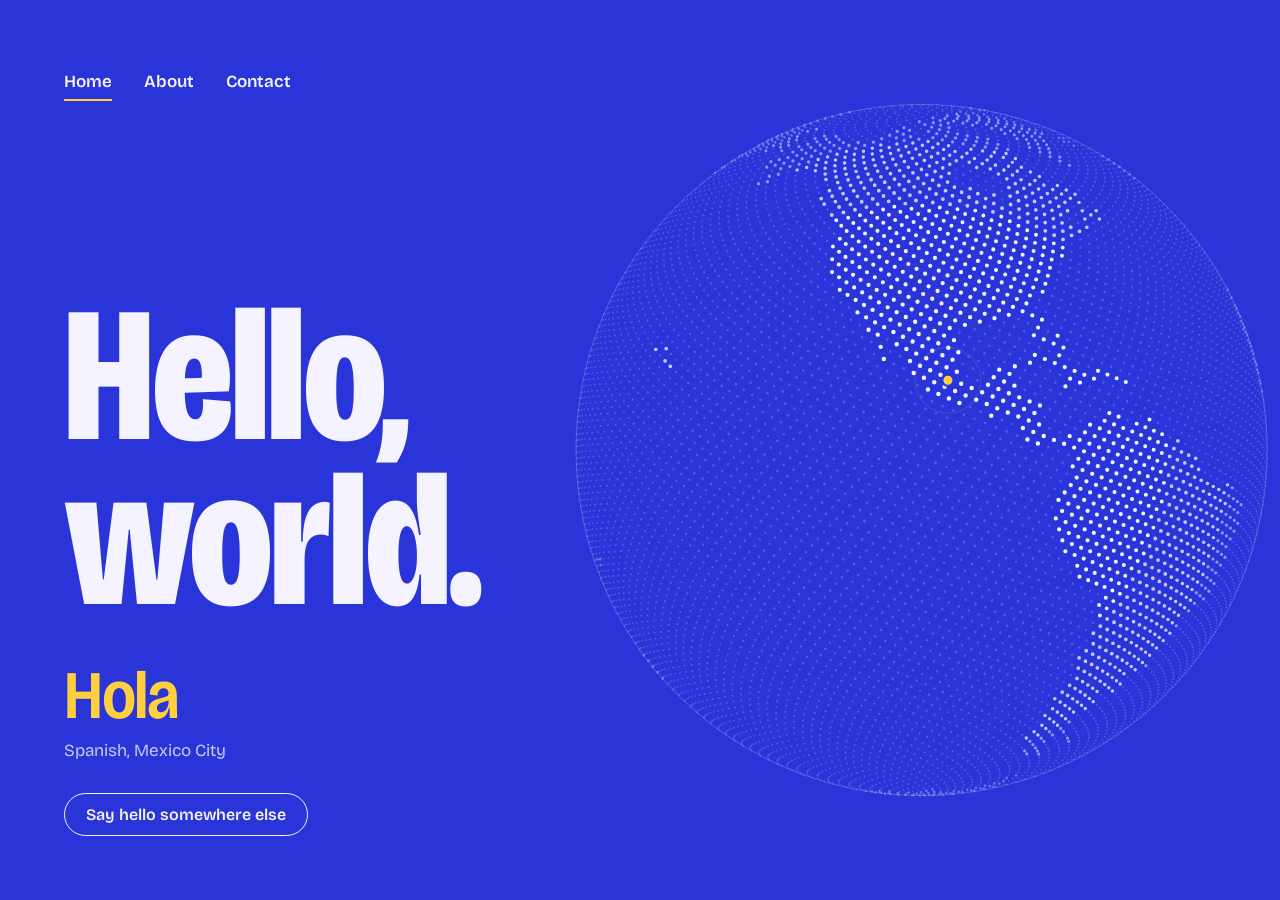
==== index.html @ fd29c76f "Index File Name Changed" ====
<!DOCTYPE html>
<html lang="en">
<head>
<meta charset="utf-8">
<meta name="viewport" content="width=device-width, initial-scale=1">
<title>Hello, world.</title>
<link rel="icon" href="data:image/svg+xml,%3Csvg xmlns='http://www.w3.org/2000/svg' viewBox='0 0 100 100'%3E%3Ctext y='.9em' font-size='90'%3E%F0%9F%8C%8D%3C/text%3E%3C/svg%3E">
<link rel="preconnect" href="https://fonts.googleapis.com">
<link rel="preconnect" href="https://fonts.gstatic.com" crossorigin>
<link href="https://fonts.googleapis.com/css2?family=Bricolage+Grotesque:opsz,wdth,wght@12..96,75..100,200..800&display=swap" rel="stylesheet">
<link rel="stylesheet" href="site.css">
<style>
  html, body { height: 100%; }

  main {
    position: relative;
    min-height: 100svh;
    overflow: hidden;
    display: flex;
    align-items: flex-end;
    padding: var(--pad);
  }

  .site-header {
    position: absolute;
    top: var(--pad);
    left: var(--pad);
    z-index: 2;
  }

  canvas {
    position: absolute;
    inset: 0;
    width: 100%;
    height: 100%;
    display: block;
  }

  .copy { position: relative; z-index: 1; }

  h1 {
    margin: 0;
    font-weight: 800;
    font-stretch: 80%;
    font-size: clamp(4.5rem, 15vw, 12rem);
    line-height: 0.86;
    letter-spacing: -0.012em;
  }

  .greeting {
    margin: clamp(20px, 3vw, 36px) 0 0;
    min-height: 2.9em;
  }

  .swap {
    transition: opacity 0.2s ease, transform 0.2s ease;
  }
  .swap.out { opacity: 0; transform: translateY(0.2em); }
  .swap.pre { opacity: 0; transform: translateY(-0.2em); transition: none; }

  .word {
    display: block;
    width: max-content;
    font-size: clamp(2.25rem, 6vw, 4.25rem);
    font-weight: 600;
    font-stretch: 90%;
    line-height: 1.1;
    letter-spacing: -0.02em;
    color: var(--sun);
  }

  .where {
    display: block;
    margin-top: 0.35rem;
    font-size: 1.0625rem;
    color: var(--chalk-soft);
  }

  #next { margin-top: clamp(20px, 3vw, 32px); }

  @media (prefers-reduced-motion: reduce) {
    .swap { transition: none; }
  }
</style>
</head>
<body>
<main id="stage">
  <header class="site-header">
    <nav class="site-nav" aria-label="Main">
      <a href="index.html" aria-current="page">Home</a>
      <a href="about.html">About</a>
      <a href="contact.html">Contact</a>
    </nav>
  </header>

  <canvas id="globe" aria-hidden="true"></canvas>

  <div class="copy" id="copy">
    <h1>Hello,<br>world.</h1>

    <p class="greeting">
      <span class="word swap" id="word" lang="es">Hola</span>
      <span class="where swap" id="where">Spanish, Mexico City</span>
    </p>

    <button type="button" class="btn" id="next">Say hello somewhere else</button>
  </div>
</main>

<script>
(() => {
  "use strict";

  /* ---------- Land mask: 360 x 180 cells, one bit per 1° cell ---------- */
  const MASK_W = 360, MASK_H = 180;
  const MASK_B64 = "[base64]/P8HAAD//wEAAAAAAAAAAAAAAAAAAAAAAAAAAAAAAAAAAAAAAAAAAAAAAAD+////P+7///8AAAAAAAAAAAAAAAAAAAAAAAAAAAAAAAAAAAAAAAAAAAAAAOD/////////////AAAAAAAAAAAAAAAAAA4AAAAAAAAAAAAAAAAAAAAAAAAAAPj///////////8PAAAA+v8AAP8AAAAAgD8AAAAAAAAAAAAAAAAAAAAAAAAAHPj//x/8//////8DAADA/z8AAAAAAAAAAP4HAAAAAAAAAAAAAAAAAAAAAAB4/N73//3///////8BAACA/w8AAAAAAAAAAOA/AAAAAAAAAAAAAAAAAAAAAPB8AH34f/D///////8BAAAAfh8AAAAAAAAAAIB+AAAAAAAAAAAAAAAAAAAAAP7v4v//f8D///////8DAAAAOAAAAAAA/gEAAM7/PwAAwAMAAAAAAAAAAAAAAMT/5///DwAA/v////8BAAAAAAAAAAD4HwAA+P//fwAA8P8HAAAAAAAAAAAAgH98APv/HwAA/P////8BAAAAAAAAAAB4AAAA/P//BwAAwJ8DAAAAAAAAAAAAgP+Dz///+wAA+P////8AAAAAAAAAAAAeAALw/////48fgA8AAAAAAAAAAAAAwP9/5//+/wEA8P///z8AAAAAAAAAAIAPAN7+//////8/gP8DAAAABwCAAQAAwP//j//8/w8A8P///z8AAAAAABABAIAPwP////////8///8HAgDAAwD8/xcAnOH///r9//8B4P///38AAAAAAP4PAAA+wN//////////////D0DAAAD////x////f//H//8D4P///wcAAAAAgP//AQAA3////////////////89/B+D/////////P/7Ph/8DgP///wEAAAAA8P//hwf+////////////////////P4D/////////////x/kPwP//DwAAAAAA/P//v/f//////////////////////+H/////////////Afx/wP//AzA5AAAA/v/////////////////////////////////////////fwf8dgP//APh/AAAA/+d//v//////////////////////8eD/////////////7/8XgP8PAPA/AADA//P/////////////////////////AI/////////////zDvgPAP8HAOAHAADw//7///////////////////////9/AMT///////////8D//8HAPwDAAAAAAD+P/7/////////////////////////AOD//////////z8A2H8CAPwDAAAAAAD/P/7///////////////////////8HAPD//////////z8AwH8IAPgBAAAAAAD+f/7/////////////////////8P8BAGD/85D//////z8AwH8cAAAAAAAAAAD+P/z/////////////////////8EUAAAD0BwD8/////38A4P8/AAAAAAAAwAGeP/j//////////////////wEYfAAAAADgDwDA//////8DgP8/AAAAAAAAwAfwH/7/////////////////fwAA/wAAAAD4AgCA//////8PgP9/AAAAAAAA4ANwD/7/////////////////PwCA/wAAAAA/AAAA////////4///AQAAAAAA8APwB/7/////////////////HwCAPwAAAIABAADA////////8///BwAAAAAA+A/w////////////////////3wSAfwAAAAAAAADA/P//////4///HwAAAAAAvB///////////////////////weAHwAAAAAAAACA/f//////5///HwAAAAAAvD///////////////////////w8ABwAAAAAAAAAA8P//////////HwAAAAAAzP///////////////////////w8ABwAAAAAAAAAA+P//////////DAAAAAAAwP///////////////////////w0AAAAAAAAAAAAA+P////////9/fgAAAAAAQPz//////////////////////w0AAAAAAAAAAAAAwP////////8P/wAAAAAAgP///////////////////////xcAAAAAAAAAAAAAgP////////+P/wAAAAAAgP///////3///////////////wQAAAAAAAAAAAAAgP////////+/cAAAAAAAAPz//////x/8////////////fw4AAAAAAAAAAAAAAP//////////AQAAAAAAAPz////z/wf8////////////HwYAAAAAAAAAAAAAAP////////8fAAAAAAAAAPz////j/gP/////////////Dy4AAAAAAAAAAAAAgP///////38GAAAAAAAA/P/v8/8B+Af/////////////Dz8AAAAAAAAAAAAAgP///////z8AAAAAAAAA+H/w5//g4Af8//////////9/gx8AAAAAAAAAAAAAgP///////38AAAAAAAAA/P8wn///+Q/4//////////8/gAsAAAAAAAAAAAAAgP///////x8AAAAAAAAA+B8w/P///x/4//////////8/gAMAAAAAAAAAAAAAAP///////wMAAAAAAAAA/A8w+M///x/8/////////+8PAAMAAAAAAAAAAAAAAP///////wMAAAAAAAAA/B8QP9///w/8/////////ycfgAEAAAAAAAAAAAAAAP7//////wEAAAAAAAAA+A/sH57//x/8/////////38/0AEAAAAAAAAAAAAAAPz//////wEAAAAAAAAA+PP/DI7//z/8/////////3888AEAAAAAAAAAAAAAAPj//////wEAAAAAAAAA4P9/AHjw/////////////w88/wEAAAAAAAAAAAAAAPj//////wAAAAAAAAAA4P9/ABDw/////////////x/cfwAAAAAAAAAAAAAAAOD/////PwAAAAAAAAAA+P//AACA/////////////x/gDwAAAAAAAAAAAAAAAMD/////DwAAAAAAAAAA/P//Dw/A/////////////z/gAwAAAAAAAAAAAAAAAID/////BwAAAAAAAAAA/P//n//f/////////////z/AAAAAAAAAAAAAAAAAAID/////BwAAAAAAAAAA/P///////////////////z8AAAAAAAAAAAAAAAAAAAD///9HDwAAAAAAAAAA/v///////////////////38AAAAAAAAAAAAAAAAAAAD+/x8ADgAAAAAAAACA/////////9///////////z8AAAAAAAAAAAAAAAAAAAD//wcATgAAAAAAAADA/////////7///////////x8AAAAAAAAAAAAAAAAAAADc/wcA7gAAAAAAAADg//////9////+/////////w8AAAAAAAAAAAAAAAAAAAD4/wcAbAAAAAAAAADg//////9////4/////////y8AAAAAAAAAAAAAAAAAAAA4/wcAYAAAAAAAAADw//////9//v8fgP///////zcAAAAAAAAAAAAAAAAAAABg/gcATgAAAAAAAAD4/////////P9/gP///////zMAAAAAAAAAAAAQAAAAAABg/geAfwAAAAAAAAD4////////+f//AP7//////zAAAAAAAAAAAADwAAAAAAAA/Ae8+AEAAAAAAAD8////////+///APz/f///DxAAAAAAAAAAAACAAQAAAAAA/Ac+4AMAAAAAAAD8////////+f9/APz/D/9/BgAAAAAAAAAAAACAAwAAAAAA/A8ewH8AAAAAAAD4////////8/8/APD/A/4/DwAAAAAAAAAAAAAAAQAAAAAA8P8f4P4HAAAAAAD4////////4/8/AOD/APx/B3AAAAAAAAAAAAAAAAAAAAAA4P8PwBAHAAAAAAD4////////5/8fAOD/APx/AHAAAAAAAAAAAAAAAAAAAAAAAP8vAAAAAAAAAAD4////////x/8HAOB/APz/AXgAAAAAAAAAAAAAAAAAAAAAAMz/AQAAAAAAAAD4////////z/8BAOAfAOz/ATgAAAAAAAAAAAAAAAAAAAAAAID/AQAAAAAAAAD8/////////z8AAMAfAOD/AXAAAAAAAAAAAAAAAAAAAAAAAAD/AQAAAAAAAAD4/////////x8AAMAfAMD/A/AAAAAAAAAAAAAAAAAAAAAAAADwAVAAAAAAAAD4/////////8MAAMAPAMD/AzADAAAAAAAAAAAAAAAAAAAAAADgAf4AAAAAAAD4//////////gAAIAPAMD4A+gDAAAAAAAAAAAAAAAAAAAAAADAAf//AAAAAADg//////////8AAAAPAMD4AOwDAAAAAAAAAAAAAAAAAAAAAADAv///AAAAAADg/////////38AAAAfAMBwAMYGAAAAAAAAAAAAAAAAAAAAAAAA////AQAAAADA/////////38AAAA/AMAhAMIHAAAAAAAAAAAAAAAAAAAAAAAA7P//AwAAAACA/////////z8AAAA6AMABAOAHAAAAAAAAAAAAAAAAAAAAAAAAwP//FwAAAAAA/////////z8AAAA4AIAHAMMHAAAAAAAAAAAAAAAAAAAAAAAAwP///wAAAAAA/D/+/////x8AAAAQADgHgA8CAAAAAAAAAAAAAAAAAAAAAAAAwP///wEAAAAAfAf+/////w8AAAAAAHgPwAcAAAAAAAAAAAAAAAAAAAAAAAAAwP///wEAAAAAAADw/////wcAAAAAAPAP8AMAAAAAAAAAAAAAAAAAAAAAAAAA4P///wEAAAAAAADg/////wcAAAAAAOAP+gcIAAAAAAAAAAAAAAAAAAAAAAAA4P///wcAAAAAAADg/////wEAAAAAAMAf/jMaAAAAAAAAAAAAAAAAAAAAAAAA+P///wMAAAAAAADg/////wAAAAAAAIAP//8ZAAAAAAAAAAAAAAAAAAAAAAAA+P///z8AAAAAAADw////fwAAAAAAAAAP/vvYAwAAAAAAAAAAAAAAAAAAAAAA+P////8AAAAAAADw////PwAAAAAAAAAf/vnAZwAAAAAAAAAAAAAAAAAAAAAA+P////8fAAAAAADg////HwAAAAAAAAA//D2w9wMMAAAAAAAAAAAAAAAAAAAA+P////8/AAAAAACA////HwAAAAAAAAB8+Hl+/x84AAAAAAAAAAAAAAAAAAAA/P////9/AAAAAACA////DwAAAAAAAAA8QPkA+z84AAAAAAAAAAAAAAAAAAAA+P//////AQAAAACA////BwAAAAAAAAD4ANgA5D/PAAAAAAAAAAAAAAAAAAAA/P//////AwAAAAAA////DwAAAAAAAADgHwAAxP+HAQAAAAAAAAAAAAAAAAAA8P//////AwAAAAAA////DwAAAAAAAADAfwAAwP8ABwAAAAAAAAAAAAAAAAAA8P//////AQAAAAAA////DwAAAAAAAAAA/H4P4M8BGAAAAAAAAAAAAAAAAAAA4P//////AQAAAAAA////DwAAAAAAAAAAAJ8DAIYHOAAAAAAAAAAAAAAAAAAA4P//////AAAAAAAA/v//HwAAAAAAAAAAAJABAIQHYAAAAAAAAAAAAAAAAAAAwP////9/AAAAAAAA/v//HwAAAAAAAAAAAACAHw4AAAAAAAAAAAAAAAAAAAAAwP////9/AAAAAAAA/v//HzAAAAAAAAAAAADAHw4AAAAAAAAAAAAAAAAAAAAAgP////8/AAAAAAAA////H3gAAAAAAAAAAADsHw4AAAAAAAAAAAAAAAAAAAAAgP////8/AAAAAAAA////H3gAAAAAAAAAAAD+Dz4AAAwAAAAAAAAAAAAAAAAAAP////8/AAAAAACA////H34AAAAAAAAAAAD/Pz4AAAwAAQAAAAAAAAAAAAAAAPz///8fAAAAAACA////H38AAAAAAAAAAID/fz4AAAjAAAAAAAAAAAAAAAAAAPD///8fAAAAAACA////hz8AAAAAAAAAAMD//38AAABgAAAAAAAAAAAAAAAAAOD///8fAAAAAACA////AT8AAAAAAAAAAOD//38AAABgAAAAAAAAAAAAAAAAAOD///8fAAAAAAAA////AD8AAAAAAAAAAPj///8BAAAAAAAAAAAAAAAAAAAAAOD///8PAAAAAAAA/v9/gB8AAAAAAAAAAP////8BAAMAAAAAAAAAAAAAAAAAAOD///8PAAAAAAAA/v//gA8AAAAAAAAAwP////8DAAcAAAAAAAAAAAAAAAAAAOD///8HAAAAAAAA/P//gA8AAAAAAAAA4P////8HAAwAAAAAAAAAAAAAAAAAAOD///8AAAAAAAAA/P//gA8AAAAAAAAA4P////8HAAAAAAAAAAAAAAAAAAAAAOD//z8AAAAAAAAA/P//gA8AAAAAAAAA4P////8fAAAAAAAAAAAAAAAAAAAAAOD//w8AAAAAAAAA/P8/AAcAAAAAAAAA4P////8fAAAAAAAAAAAAAAAAAAAAAOD//w8AAAAAAAAA/P8fAAAAAAAAAAAA4P////8/AAAAAAAAAAAAAAAAAAAAAOD//w8AAAAAAAAA+P8fAAAAAAAAAAAAwP////8/AAAAAAAAAAAAAAAAAAAAAPD//w8AAAAAAAAA8P8fAAAAAAAAAAAAwP////8/AAAAAAAAAAAAAAAAAAAAAPD//wcAAAAAAAAA4P8PAAAAAAAAAAAAgP////8/AAAAAAAAAAAAAAAAAAAAAPD//wMAAAAAAAAA4P8HAAAAAAAAAAAAwP////8/AAAAAAAAAAAAAAAAAAAAAPD//wEAAAAAAAAAwP8HAAAAAAAAAAAAgP////8fAAAAAAAAAAAAAAAAAAAAAPD//wAAAAAAAAAA4P8BAAAAAAAAAAAAgP8P//8fAAAAAAAAAAAAAAAAAAAAAPD//wAAAAAAAAAAwP8AAAAAAAAAAAAAgP8B/P8PAAAAAAAAAAAAAAAAAAAAAPD/fwAAAAAAAAAAwAMAAAAAAAAAAAAAgE8A+P8PAAADAAAAAAAAAAAAAAAAAPj/BwAAAAAAAAAAAAAAAAAAAAAAAAAAAAcA8P8HAAAGAAAAAAAAAAAAAAAAAPj/DwAAAAAAAAAAAAAAAAAAAAAAAAAAAAAAgP8HAAAOAAAAAAAAAAAAAAAAAPz/BwAAAAAAAAAAAAAAAAAAAAAAAAAAAAAAgP8DAAB8AAAAAAAAAAAAAAAAAPz/BwAAAAAAAAAAAAAAAAAAAAAAAAAAAAAAAP8AAAB8AAAAAAAAAAAAAAAAAPw/AAAAAAAAAAAAAAAAAAAAAAAAAAAAAAAAAEAAAAA+AAAAAAAAAAAAAAAAAPw/[base64]/[base64]/AAAAAAAAAAAAAAAAAMA/AAAAGAD//+P//z8AAAAAAAAAAAAAAAAAAAAAAAAPAAAAAAAAAAAAAAAAAP7/+wHw/////////38AAAAAAAAAAAAAAAAAAAAAACAfAAAAAAAAAAAAAABg8P///wP8////////////AAAAAAAAAAAAAAAAAAAAAPA/AAAAAAAAAAAI4gD8/////+P/////////////DwAAAAAAAAAAAAAAAAAAAPB/AAAAAAAAIID//////////+P//////////////x8AAAAAAAAAAAAA4AsAAP9/AAAAAAAA//////////////n///////////////8AAAAAAAAAAAAA8A8EAP5/AAAAAADg//////////////////////////////8AAAAAAAAA8D4E8P//////AAAAAAD4/////////////////////////////z8AAAAAAAD+////+P////9/AAAAAAD4/////////////////////////////w8AAAAAAP7///////////8PAAAAAMD//////////////////////////////wEAAABggP////////////8AAAAAgP///////////////////////////////wAAAADg/////////////wcAACAA/P///////////////////////////////wEAAADv/////////////wMAAPwB/////////////////////////////////wcAAAAe/////////////wDAAP8B/////////////////////////////////wAAAAAAAP///////////x/+4f8B/v//////////////////////////////HwAAAACA//////////////+fAP7+////////////////////////////////PwAAAAAA/P///////////////////////////////////////////////////wMAAAQA/P///////////////////////////////////////////////////z8A//8A4P//////////////////////////////////////////////////////////////////////////////////////////////////////////////////////////////////////////////////////////////////////////////////////////////////////////////////////////////////////////////////////////////////////////////////////////////////////////////////////////////////////////////////////////////////";

  const maskBin = atob(MASK_B64);
  const maskBits = new Uint8Array(maskBin.length);
  for (let i = 0; i < maskBin.length; i++) maskBits[i] = maskBin.charCodeAt(i);

  const isLand = (latDeg, lonDeg) => {
    const x = Math.min(MASK_W - 1, Math.max(0, Math.floor(lonDeg + 180)));
    const y = Math.min(MASK_H - 1, Math.max(0, Math.floor(90 - latDeg)));
    const idx = y * MASK_W + x;
    return (maskBits[idx >> 3] >> (idx & 7)) & 1;
  };

  /* ---------- Greetings ---------- */
  const GREETINGS = [
    { word: "Hola",      lang: "es", name: "Spanish",    city: "Mexico City", lat:  19.43, lon:  -99.13 },
    { word: "Olá",       lang: "pt", name: "Portuguese", city: "São Paulo",   lat: -23.55, lon:  -46.63 },
    { word: "Bonjour",   lang: "fr", name: "French",     city: "Dakar",       lat:  14.72, lon:  -17.47 },
    { word: "مرحبا",     lang: "ar", name: "Arabic",     city: "Cairo",       lat:  30.04, lon:   31.24, rtl: true },
    { word: "Jambo",     lang: "sw", name: "Swahili",    city: "Nairobi",     lat:  -1.29, lon:   36.82 },
    { word: "Merhaba",   lang: "tr", name: "Turkish",    city: "Istanbul",    lat:  41.01, lon:   28.98 },
    { word: "नमस्ते",     lang: "hi", name: "Hindi",      city: "Delhi",       lat:  28.61, lon:   77.21 },
    { word: "你好",       lang: "zh", name: "Mandarin",   city: "Beijing",     lat:  39.90, lon:  116.40 },
    { word: "こんにちは", lang: "ja", name: "Japanese",   city: "Tokyo",       lat:  35.68, lon:  139.69 },
    { word: "Kia ora",   lang: "mi", name: "Māori",      city: "Wellington",  lat: -41.29, lon:  174.78 },
    { word: "Hello",     lang: "en", name: "English",    city: "London",      lat:  51.51, lon:   -0.13 }
  ];

  const stage   = document.getElementById("stage");
  const copy    = document.getElementById("copy");
  const canvas  = document.getElementById("globe");
  const wordEl  = document.getElementById("word");
  const whereEl = document.getElementById("where");
  const nextBtn = document.getElementById("next");
  const ctx     = canvas.getContext("2d");

  const reduced = window.matchMedia("(prefers-reduced-motion: reduce)").matches;
  const INTERVAL = 3800;
  const D2R = Math.PI / 180, TAU = Math.PI * 2;
  const CHALK = "244,243,255", SUN = "#ffcf3f", COBALT = "#2a35d9";

  /* ---------- Points spread evenly over a sphere ---------- */
  const N = 14000;
  const PX = new Float32Array(N), PY = new Float32Array(N), PZ = new Float32Array(N);
  const LAND = new Uint8Array(N);
  const golden = Math.PI * (3 - Math.sqrt(5));
  for (let i = 0; i < N; i++) {
    const y = 1 - 2 * (i + 0.5) / N;
    const r = Math.sqrt(1 - y * y);
    const t = i * golden;
    const x = Math.cos(t) * r, z = Math.sin(t) * r;
    PX[i] = x; PY[i] = y; PZ[i] = z;
    LAND[i] = isLand(Math.asin(y) / D2R, Math.atan2(x, z) / D2R);
  }

  /* ---------- State ---------- */
  let W = 0, H = 0, dpr = 1, cx = 0, cy = 0, R = 100;
  let index = 0;
  const targetFor = g => ({
    lon: g.lon,
    lat: Math.max(-60, Math.min(60, g.lat - 12))
  });
  let target = targetFor(GREETINGS[index]);
  const cur = reduced
    ? { lon: target.lon, lat: target.lat }
    : { lon: target.lon - 150, lat: 20 };
  let lastSwitch = performance.now() + 800;
  let lastFrame = 0;
  let swapTimer = null;

  /* ---------- Layout ---------- */
  function layout() {
    const rect = stage.getBoundingClientRect();
    W = rect.width; H = rect.height;
    dpr = Math.min(window.devicePixelRatio || 1, 2);
    canvas.width = Math.round(W * dpr);
    canvas.height = Math.round(H * dpr);

    if (W / H >= 1.3 && W >= 720) {
      // Side by side: text on the left, globe on the right
      cx = W * 0.72;
      cy = H * 0.5;
      R = Math.min(H * 0.4, W * 0.27);
    } else {
      // Stacked: globe in the space above the text
      const top = 72; // clear the navigation
      const copyTop = copy.getBoundingClientRect().top - rect.top;
      const space = Math.max(copyTop - top - 16, 200);
      R = Math.min(W * 0.42, space * 0.47);
      cx = W / 2;
      cy = top + space / 2;
    }
    draw(performance.now());
  }

  /* ---------- Drawing ---------- */
  function draw(now) {
    ctx.setTransform(dpr, 0, 0, dpr, 0, 0);
    ctx.clearRect(0, 0, W, H);

    const a = -cur.lon * D2R, b = cur.lat * D2R;
    const cA = Math.cos(a), sA = Math.sin(a), cB = Math.cos(b), sB = Math.sin(b);

    const spacing = R * 0.0297;
    const rLand = Math.max(spacing * 0.22, 0.8);
    const rSea = rLand * 0.6;

    const sea = new Path2D();
    const land = [new Path2D(), new Path2D(), new Path2D(), new Path2D()];
    const landAlpha = [0.3, 0.5, 0.78, 1];

    for (let i = 0; i < N; i++) {
      const x = PX[i], y = PY[i], z = PZ[i];
      const z1 = -x * sA + z * cA;
      const z2 = y * sB + z1 * cB;
      if (z2 <= 0.02) continue;
      const x1 = x * cA + z * sA;
      const y2 = y * cB - z1 * sB;
      const sx = cx + R * x1, sy = cy - R * y2;
      const k = 0.55 + 0.45 * z2;

      if (LAND[i]) {
        const level = z2 < 0.2 ? 0 : z2 < 0.45 ? 1 : z2 < 0.7 ? 2 : 3;
        const r = rLand * k;
        land[level].moveTo(sx + r, sy);
        land[level].arc(sx, sy, r, 0, TAU);
      } else {
        const r = rSea * k;
        sea.moveTo(sx + r, sy);
        sea.arc(sx, sy, r, 0, TAU);
      }
    }

    ctx.fillStyle = `rgba(${CHALK}, 0.2)`;
    ctx.fill(sea);
    for (let l = 0; l < 4; l++) {
      ctx.fillStyle = `rgba(${CHALK}, ${landAlpha[l]})`;
      ctx.fill(land[l]);
    }

    ctx.beginPath();
    ctx.arc(cx, cy, R, 0, TAU);
    ctx.strokeStyle = `rgba(${CHALK}, 0.22)`;
    ctx.lineWidth = 1;
    ctx.stroke();

    drawMarker(now, cA, sA, cB, sB);
  }

  function drawMarker(now, cA, sA, cB, sB) {
    const g = GREETINGS[index];
    const lat = g.lat * D2R, lon = g.lon * D2R;
    const x = Math.cos(lat) * Math.sin(lon), y = Math.sin(lat), z = Math.cos(lat) * Math.cos(lon);
    const z1 = -x * sA + z * cA;
    const z2 = y * sB + z1 * cB;
    if (z2 <= 0.05) return;
    const sx = cx + R * (x * cA + z * sA);
    const sy = cy - R * (y * cB - z1 * sB);

    if (!reduced) {
      const t = ((now / 1000) % 1.8) / 1.8;
      ctx.beginPath();
      ctx.arc(sx, sy, 7 + t * 30, 0, TAU);
      ctx.strokeStyle = SUN;
      ctx.globalAlpha = 0.75 * (1 - t);
      ctx.lineWidth = 1.5;
      ctx.stroke();
      ctx.globalAlpha = 1;
    }

    ctx.beginPath();
    ctx.arc(sx, sy, 5.5, 0, TAU);
    ctx.fillStyle = SUN;
    ctx.fill();
    ctx.lineWidth = 2;
    ctx.strokeStyle = COBALT;
    ctx.stroke();
  }

  /* ---------- Greeting text ---------- */
  function applyText(g) {
    wordEl.textContent = g.word;
    wordEl.lang = g.lang;
    wordEl.dir = g.rtl ? "rtl" : "ltr";
    whereEl.textContent = g.name + ", " + g.city;
  }

  function showGreeting(g) {
    if (reduced) { applyText(g); return; }
    clearTimeout(swapTimer);
    wordEl.classList.add("out");
    whereEl.classList.add("out");
    swapTimer = setTimeout(() => {
      applyText(g);
      wordEl.classList.replace("out", "pre");
      whereEl.classList.replace("out", "pre");
      void wordEl.offsetWidth; // restart the transition from the "pre" position
      wordEl.classList.remove("pre");
      whereEl.classList.remove("pre");
    }, 190);
  }

  function advance() {
    index = (index + 1) % GREETINGS.length;
    const g = GREETINGS[index];
    target = targetFor(g);
    lastSwitch = performance.now();
    showGreeting(g);
    if (reduced) {
      cur.lon = target.lon; cur.lat = target.lat;
      draw(performance.now());
    }
  }

  nextBtn.addEventListener("click", advance);

  /* ---------- Animation loop ---------- */
  function frame(now) {
    const dt = lastFrame ? Math.min((now - lastFrame) / 1000, 0.05) : 0.016;
    lastFrame = now;

    if (now - lastSwitch > INTERVAL) advance();

    const k = 1 - Math.exp(-dt * 2.4);
    const dLon = ((target.lon - cur.lon + 540) % 360) - 180;
    cur.lon += dLon * k;
    cur.lat += (target.lat - cur.lat) * k;

    draw(now);
    requestAnimationFrame(frame);
  }

  /* ---------- Go ---------- */
  new ResizeObserver(layout).observe(stage);
  new ResizeObserver(layout).observe(copy);
  layout();
  if (!reduced) requestAnimationFrame(frame);
})();
</script>
</body>
</html>
---- site.css ----
/* Shared styles for index.html, about.html and contact.html */

:root {
  --cobalt: #2a35d9;
  --chalk: #f4f3ff;
  --sun: #ffcf3f;
  --chalk-soft: rgba(244, 243, 255, 0.78);
  --line: rgba(244, 243, 255, 0.32);
  --pad: clamp(24px, 5vw, 64px);
  --font: "Bricolage Grotesque", ui-sans-serif, system-ui, -apple-system, "Segoe UI",
          "Helvetica Neue", Arial, "Noto Sans", "Noto Sans Devanagari", "Noto Sans Arabic",
          "Noto Sans CJK SC", sans-serif;
}

*, *::before, *::after { box-sizing: border-box; }

html, body { margin: 0; }

body {
  background: var(--cobalt);
  color: var(--chalk);
  font-family: var(--font);
  -webkit-font-smoothing: antialiased;
  text-rendering: optimizeLegibility;
}

a { color: inherit; }

:focus-visible {
  outline: 3px solid var(--sun);
  outline-offset: 3px;
}

/* Text links inside body copy */
.link {
  text-decoration: underline;
  text-decoration-color: var(--sun);
  text-decoration-thickness: 2px;
  text-underline-offset: 0.2em;
}
.link:hover { text-decoration-color: var(--chalk); }

/* Navigation */
.site-nav {
  display: flex;
  flex-wrap: wrap;
  gap: 6px clamp(18px, 3vw, 32px);
}
.site-nav a {
  padding: 0.4em 0;
  font-size: 1.0625rem;
  font-weight: 600;
  text-decoration: none;
  border-bottom: 2px solid transparent;
}
.site-nav a:hover { border-bottom-color: var(--chalk-soft); }
.site-nav a[aria-current="page"] { border-bottom-color: var(--sun); }

/* Buttons (works on <button> and <a>) */
.btn {
  display: inline-block;
  font: inherit;
  font-size: 1rem;
  font-weight: 600;
  color: var(--chalk);
  background: transparent;
  border: 1.5px solid var(--chalk);
  border-radius: 999px;
  padding: 0.7em 1.3em;
  cursor: pointer;
  text-decoration: none;
  transition: background-color 0.15s ease, color 0.15s ease, border-color 0.15s ease;
}
.btn:hover { background: var(--chalk); color: var(--cobalt); }
.btn.solid { background: var(--chalk); color: var(--cobalt); }
.btn.solid:hover { background: var(--sun); border-color: var(--sun); }

/* Layout and headline shared by the inner pages */
.page {
  min-height: 100svh;
  padding: var(--pad);
  display: flex;
  flex-direction: column;
}
.page > main { flex: 1; }

.page-title {
  margin: 0;
  font-weight: 800;
  font-stretch: 80%;
  line-height: 0.88;
  letter-spacing: -0.012em;
  text-wrap: balance;
}

@media (prefers-reduced-motion: reduce) {
  .btn { transition: none; }
}
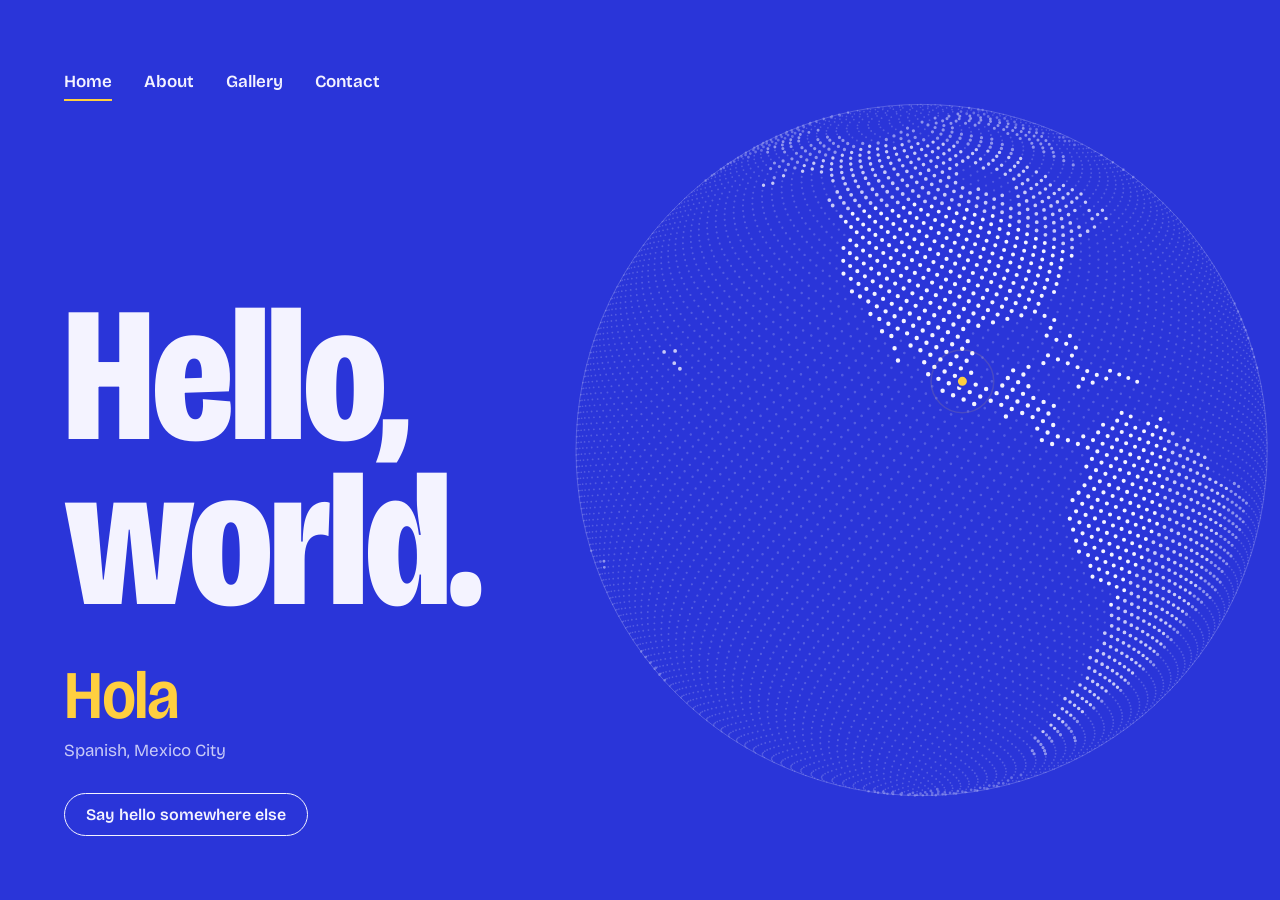
==== commit 321038c9: "Gallery page created" ====
--- a/index.html
+++ b/index.html
@@ -89,6 +89,7 @@
     <nav class="site-nav" aria-label="Main">
       <a href="index.html" aria-current="page">Home</a>
       <a href="about.html">About</a>
+      <a href="gallery.html">Gallery</a>
       <a href="contact.html">Contact</a>
     </nav>
   </header>
@@ -198,7 +199,8 @@
       R = Math.min(H * 0.4, W * 0.27);
     } else {
       // Stacked: globe in the space above the text
-      const top = 72; // clear the navigation
+      const header = document.querySelector(".site-header");
+      const top = header.getBoundingClientRect().bottom - rect.top + 16; // clear the navigation
       const copyTop = copy.getBoundingClientRect().top - rect.top;
       const space = Math.max(copyTop - top - 16, 200);
       R = Math.min(W * 0.42, space * 0.47);
--- a/site.css
+++ b/site.css
@@ -1,4 +1,4 @@
-/* Shared styles for index.html, about.html and contact.html */
+/* Shared styles for index.html, about.html, gallery.html and contact.html */
 
 :root {
   --cobalt: #2a35d9;
